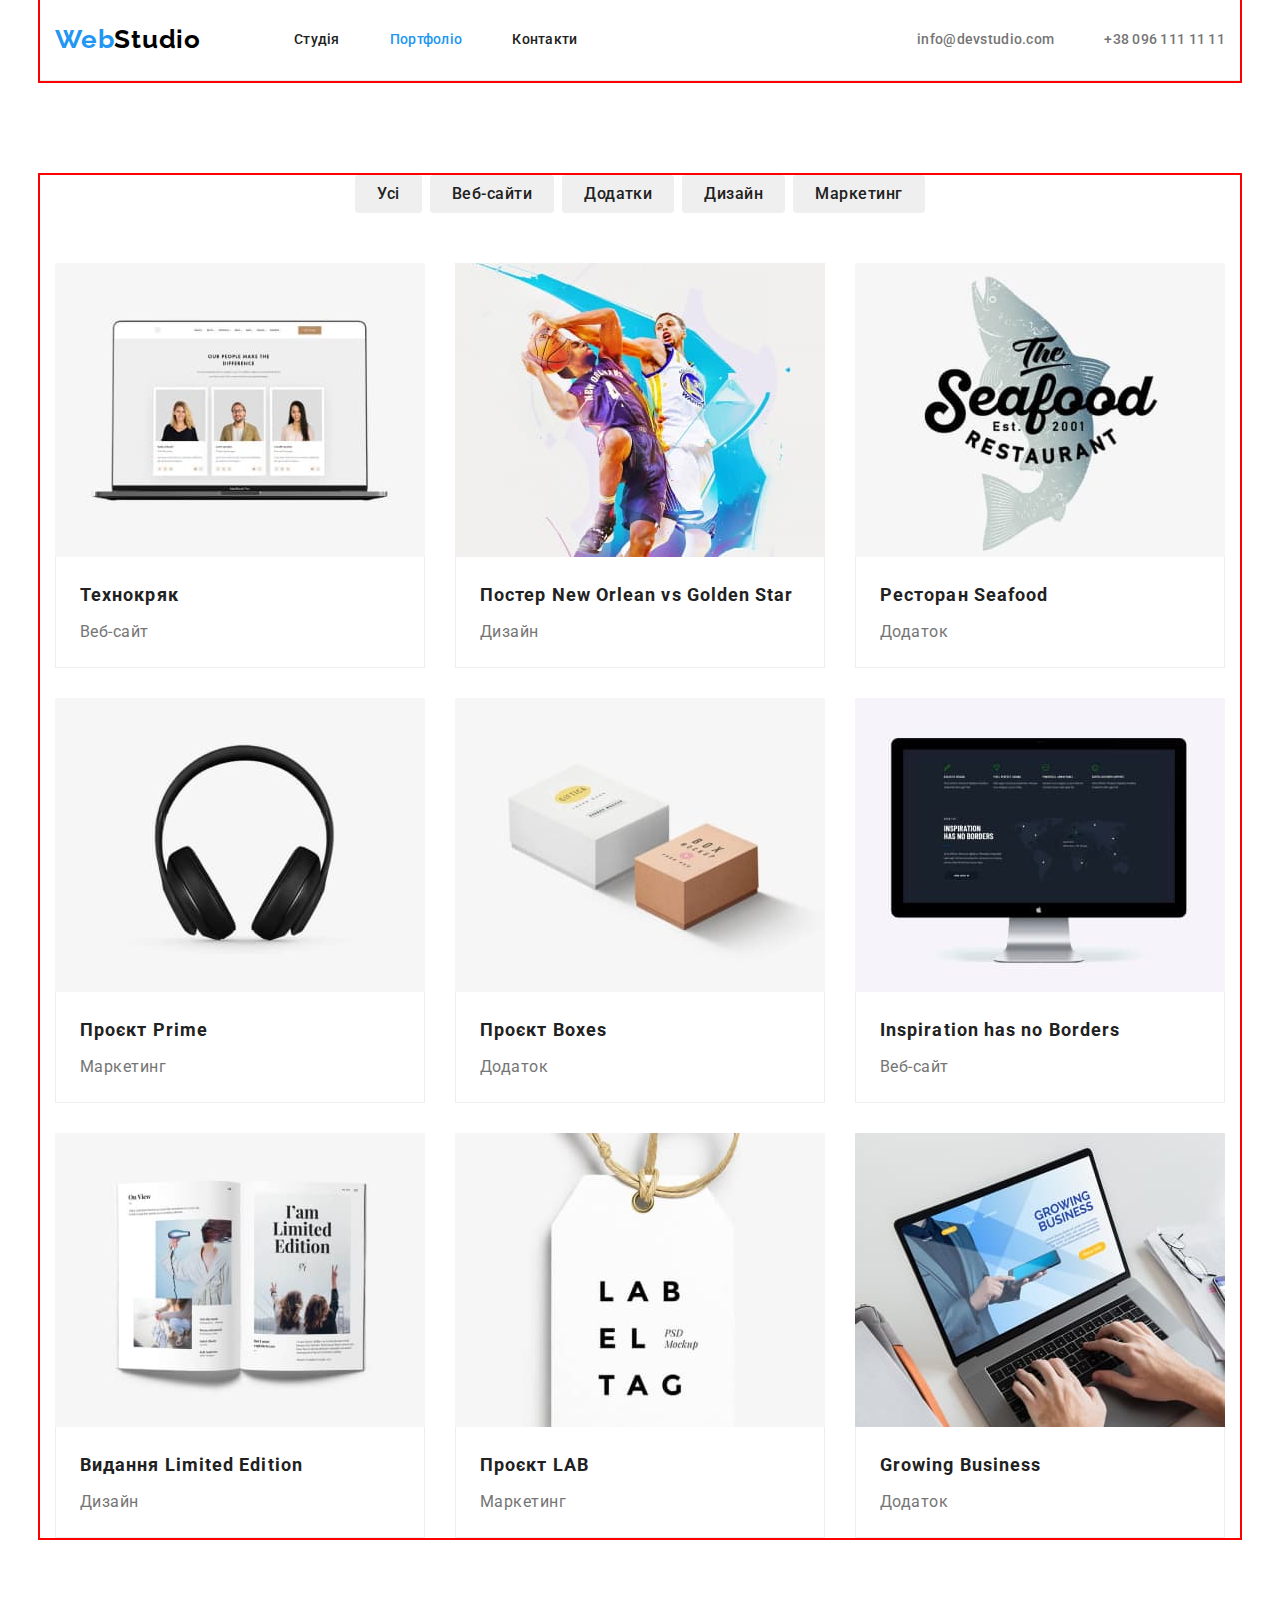
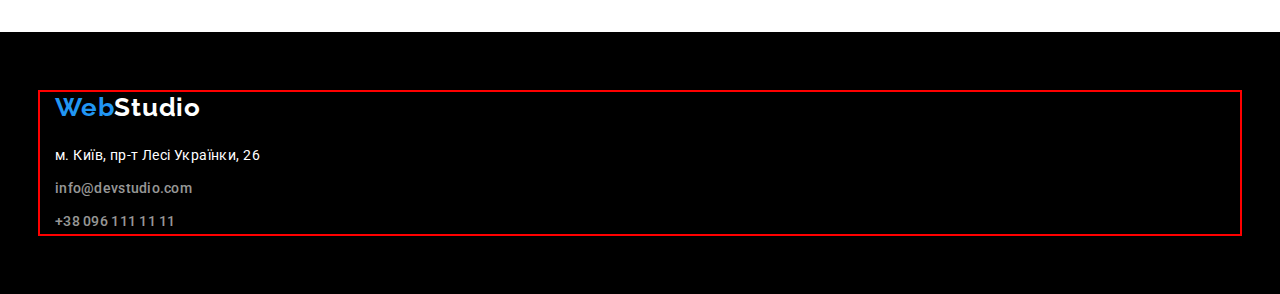
==== portfolio.html @ 06baa95e "copy" ====
<!DOCTYPE html>
<html lang="uk">
  <head>
    <meta charset="UTF-8" />
    <meta http-equiv="X-UA-Compatible" content="IE=edge" />
    <meta name="viewport" content="width=device-width, initial-scale=1.0" />
    <title>Web Studio</title>
    <link
      rel="stylesheet"
      href="https://cdnjs.cloudflare.com/ajax/libs/modern-normalize/1.1.0/modern-normalize.css"
      integrity="sha512-Y0MM+V6ymRKN2zStTqzQ227DWhhp4Mzdo6gnlRnuaNCbc+YN/ZH0sBCLTM4M0oSy9c9VKiCvd4Jk44aCLrNS5Q=="
      crossorigin="anonymous"
      referrerpolicy="no-referrer"
    />
    <link rel="stylesheet" href="./css/styles.css" />
    <link
      href="https://fonts.googleapis.com/css2?family=Raleway:wght@700&family=Roboto:wght@400;500;700;900&display=swap"
      rel="stylesheet"
    />
  </head>
  <body>
    <header class="header-page">
      <div class="container header-container">        
      <nav class="navigation">
        <a href="./index.html" class="logo link">
          <span  class="logo-web">Web</span>Studio
        </a>
        <ul class="list-nav list">
          <li>
            <a class="item-nav  link" href="./index.html">Студія</a>
          </li>
          <li>
            <a class="item-nav current link" href="./portfolio.html">Портфоліо</a>
          </li>
          <li><a class="item-nav link" href="">Контакти</a></li>
        </ul>
      </nav>

      <ul class="list-info list">
        <li>
          <a class="item-info link" href="mailto:info@devstudio.com">
            info@devstudio.com
          </a>
        </li>
        <li>
          <a class="item-info link" href="tel:+380961111111">
            +38 096 111 11 11
          </a>
        </li>
      </ul>
      </div>

    <main>
        <section class="section">
          <div class="container">
            <h1 class="visually-hidden"> Портфоліо</h1>
            <ul class="portfolio-items-nav list">
                <li class="portfolio-list"><button class="portfolio-btn btn" type="button">Усі</button></li>
                <li class="portfolio-list"><button class="portfolio-btn btn" type="button">Веб-сайти</button></li>
                <li class="portfolio-list"><button class="portfolio-btn btn" type="button">Додатки</button></li>
                <li class="portfolio-list"><button class="portfolio-btn btn" type="button">Дизайн</button></li>
                <li class="portfolio-list"><button class="portfolio-btn btn" type="button">Маркетинг</button></li>
            </ul>
            <ul class="portfolio-items list">
                <li class="portfolio-item">
                    <a class="link"  href="#"> <img src="./images/site1.jpg" alt="Приклад сайту" width="370" height="294">
                      <div class="example">
                    <h2 class="portfolio-subtitle"> Технокряк </h2>
                    <p class="portfolio-text"> Веб-сайт </p>
                  </div>
                  </a>
                </li>
                <li class="portfolio-item">
                    <a class="link"  href="#"> <img src="./images/design1.jpg" alt="Приклад дизайну" width="370" height="294">
                      <div class="example">
                    <h2 class="portfolio-subtitle"> Постер New Orlean vs Golden Star </h2>
                    <p class="portfolio-text"> Дизайн </p>
                 </div>
                 </a>
                </li>
                <li class="portfolio-item">
                    <a class="link" href="#"> <img src="./images/app1.jpg" alt="Приклад додатку" width="370" height="294">
                      <div class="example">
                    <h2 class="portfolio-subtitle"> Ресторан Seafood </h2>
                    <p class="portfolio-text"> Додаток </p>
                  </div>
                </a>
                </li>
                <li class="portfolio-item">
                    <a class="link" href="#"> <img src="./images/marketing1.jpg" alt="Приклад маркетингу" width="370" height="294">
                      <div class="example">
                      <h2 class="portfolio-subtitle"> Проєкт Prime </h2>
                    <p class="portfolio-text"> Маркетинг </p>
                  </div>
                  </a>
                </li>
                <li class="portfolio-item">
                    <a class="link" href="#"> <img src="./images/app2.jpg" alt="Приклад додатку" width="370" height="294">
                      <div class="example">
                      <h2 class="portfolio-subtitle"> Проєкт Boxes </h2>
                    <p class="portfolio-text"> Додаток </p>
                  </div>
                  </a>
                </li>
                <li class="portfolio-item">
                    <a class="link" href="#"> <img src="./images/site2.jpg" alt="Приклад сайту" width="370" height="294">
                      <div class="example">
                      <h2 class="portfolio-subtitle"> Inspiration has no Borders </h2>
                    <p class="portfolio-text">  Веб-сайт </p>
                  </div>
                  </a>
                </li>
                <li class="portfolio-item">
                    <a class="link" href="#"> <img src="./images/design2.jpg" alt="Приклад дизайну" width="370" height="294">
                      <div class="example">
                      <h2 class="portfolio-subtitle"> Видання Limited Edition </h2>
                    <p class="portfolio-text"> Дизайн </p>
                  </div>
                  </a>
                </li>
                <li class="portfolio-item">
                    <a class="link" href="#"> <img src="./images/marketing2.jpg" alt="Приклад маркетингу" width="370" height="294">
                      <div class="example">
                      <h2 class="portfolio-subtitle"> Проєкт LAB </h2>
                    <p class="portfolio-text"> Маркетинг </p>
                  </div>
                  </a>
                </li>
                <li class="portfolio-item">
                    <a class="link" href="#"> <img src="./images/app3.jpg" alt="Приклад додатку" width="370" height="294">
                      <div class="example">
                      <h2 class="portfolio-subtitle"> Growing Business </h2>
                    <p class="portfolio-text"> Додаток </p>
                  </div>
                  </a>
                </li>
            </ul>
          </div>
        </section>
    </main>

    <footer class="footer-page">
      <div class="container footer-container">
        <div class="all-logo">
      <a href="./index.html" class="logo link">
        <span class="logo-web">Web</span>Studio
      </a>
    </div>
      <address class="footer-address">м. Київ, пр-т Лесі Українки, 26</address>
      
        <ul class="list ">
          <li class="footer-list">
            <a class="item-info mail link" href="mailto:info@devstudio.com">
              info@devstudio.com
            </a>
          </li>
          <li>
            <a class="item-info tel link" href="tel:+380961111111">
              +38 096 111 11 11
            </a>
          </li>
        </ul>
      </address>
    </div>
    </footer>
  </body>
</html>
---- css/styles.css ----
:root {

    --primary-background-color: #FFFFFF;
    --hero-background-color: #2F303A;
    --section-backgroud-color: #F5F4FA; 
    --footer-background-color:  #000000;
    --title-text-color: #212121;
    --hero-title-color:  #FFFFFF;
    --subtitle-text-color: #212121;
    --text-color:  #757575;
    --accent-color:  #2196F3;
    --btn-background-color: #2196F3;
    --btn-text-color: #212121;
    --btn-text-color-active:  #FFFFFF;
    --btn-background-active: #188CE8; 
    --logo-text: #000000; 
}

body {
    color:var(--title-text-color);
    font-family: Roboto, sans-serif;
    background-color: var(--primary-background-color);
}

h1,
h2,
h3,
h4,
h5,
h6,
p {
  margin: 0;
}

ul {
    list-style: none;
    margin: 0;
    padding: 0;
  }

  img {
    display: block;
  }

.link  {
    text-decoration: none;
}

.list {
    list-style: none;
}

.btn {
    font-family: inherit;
    cursor: pointer;
    border: none;
}

.container {
    width: 1200px;
    padding-left: 15px;
    padding-right: 15px;
    margin: 0 auto;
    outline: 2px solid red;
  }

  .title {
    font-size: 36px;
    line-height: 1.17;
    text-align: center;
    letter-spacing: 0.03em;
    color: var(--title-text-color);
    margin: 0 auto 50px;
   }
  

/* ----------- ШАПКА-----------*/
.header-container {
    display:flex;
    align-items: center;
    border-bottom: 1px solid #ECECEC;
    padding-top: 24px;
    padding-bottom: 25px;
}

.logo {
    font-family: 'Raleway';
    font-weight: 700;
    font-size: 26px;
    line-height: 1.19;
    letter-spacing: 0.03em;
    color: var(--logo-text);
    margin-right: 93px;
}

.logo-web {
    color: var(--accent-color);
}
.navigation {
    margin-right: auto;
    display:flex;
    align-items: center;
}
.list-nav  {
    display: flex;
    gap: 50px;
    margin: 0;
}
.list-info {
    display: flex;
    gap: 50px;
}

.item-nav {
    font-weight: 500;
    font-size: 14px;
    line-height: 1.14;
    letter-spacing: 0.02em;
    color: var(--subtitle-text-color);
    
}

.item-nav:hover,
.item-nav:focus {
    color: var(--accent-color); 
}

.item-nav.current {
    color: var(--accent-color);
} 

.item-info {
    font-weight: 500;
    font-size: 14px;
    line-height: 1.14;
    letter-spacing: 0.02em;
    color: var(--text-color);
}

.item-info:hover,
.item-info:focus {
    color: var(--accent-color);
}

/* ГЕРОЙ */


.hero {
    background-color: var(--hero-background-color);
    padding-top: 200px;
    padding-bottom: 200px;
}

.hero-title {
    font-weight: 900;
    font-size: 44px;
    line-height: 1.36;
    text-align: center;
    letter-spacing: 0.06em;
    text-transform: uppercase;
    color: var(--hero-title-color);
    margin-bottom: 30px;

}

.hero-btn {
    font-weight: 700;
    font-size: 16px;
    line-height: 1.88;
    display: flex;
    align-items: center;
    text-align: center;
    letter-spacing: 0.06em;
    color: var(--btn-text-color-active) ;
    background-color: var(--btn-background-color);
    margin: 0 auto;
    min-width: 216px;
    box-shadow: 0px 4px 4px rgba(0, 0, 0, 0.15);
    border-radius: 4px;
    padding: 10px 32px;
    

}

.hero-btn:hover,
.hero-btn:focus {
    color: var(--hero-title-color);
    background: var(--btn-background-active);
}

/* ----------- НАШІ ОСОБЛИВОСТІ-----------*/
.section {
    padding-top: 94px;
    padding-bottom: 94px;
}
.visually-hidden {
    position: absolute;
    width: 1px;
    height: 1px;
    margin: -1px;
    border: 0;
    padding: 0;
    white-space: nowrap;
    clip-path: inset(100%);
    clip: rect(0 0 0 0);
    overflow: hidden;
  }
  
    .features.section {
        padding-bottom: 0;
    }

.features-list {
    display: flex;
    gap: 30px;
}
.features-subtitle {
    font-size: 14px;
    line-height: 1.14;
    letter-spacing: 0.03em;
    text-transform: uppercase;
    color: var(--subtitle-text-color);
    margin-bottom: 10px;
}
.features-item {
    flex-basis: calc((100% - 90px)/4)
}
.features-text {
    font-size: 14px;
    line-height: 1.71;
    letter-spacing: 0.03em;
    color: var(--text-color);
}

/* ----------- ЧИМ МИ ЗАЙМАЄМОСЬ-----------*/
.about-container {
    display: flex;
    flex-wrap: wrap;
    padding-top: 0 auto;
}

.about-list {
    display: flex;
    gap: 30px;
}
/* .about-title {
    font-size: 36px;
    line-height: 1.17;
    text-align: center;
    letter-spacing: 0.03em;
    color: var(--subtitle-text-color);
    margin: 0 auto;
    padding: 0 auto;
} */

/* ----------- НАША КОМАНДА-----------*/
.our-container {
    display: flex;
    flex-wrap: wrap;
    
}

.person {
    padding-top: 30px ;
    padding-bottom: 30px;

}
.our {
   background-color: var(--section-backgroud-color); 
}

.our-list .our-item {
    background-color: var(--primary-background-color);
}
 
.our-list {
    display: flex;
    gap: 30px;
}


/* .our-title {
    font-size: 36px;
    line-height: 1.17;
    text-align: center;
    letter-spacing: 0.03em;
    color: var(--title-text-color);
    margin: 0 auto;
} */

.our-item-name {
    font-weight: 500;
    font-size: 16px;
    line-height: 1.19;
    text-align: center;
    letter-spacing: 0.03em;
    color: var(--subtitle-text-color);
    margin-bottom: 10px;
}

.our-text {
    font-size: 16px;
    line-height: 1.19;
    text-align: center;
    letter-spacing: 0.03em;
    color: var(--text-color);
}

/* -----------ПІДВАЛ-----------*/
.footer-container {
    justify-content: flex-start;

 
} 

.footer-page {
    
    background-color: var(--footer-background-color);
    font-weight: 400;
    font-size: 14px;
    line-height: 1.71;
    letter-spacing: 0.03em;
    color: var(--hero-title-color);
    padding-top: 60px;
    padding-bottom: 60px;
}

.footer-page .logo {
    color: var(--hero-title-color);
}

.all-logo {

    margin-bottom: 20px;
}
.footer-page  .logo  {
    margin-right: 0;
}
 .mail, .tel {
    color: rgba(255, 255, 255, 0.6);
}
.footer-list:not(:last-child) {
    margin-bottom: 9px;
}

.footer-address {
	font-style: inherit;
    margin-bottom: 9px;
}

/* -----------ПОРТФОЛІО----------- */



.portfolio-items-nav {
    display: flex;
    margin-bottom: 50px;
    gap: 8px;
    justify-content: center;
}


.portfolio-items {
    display: flex;
    gap: 30px;
    flex-wrap: wrap;
}
.portfolio-item {
    flex-basis: calc((100% - 60px)/3);
    /* border-bottom: 1px solid #EEEEEE; */
    text-decoration: none;
}

.portfolio-btn {
    /* min-width: 125px; */
    font-weight: 500;
    font-size: 16px;
    line-height: 1.62;
    text-align: center;
    letter-spacing: 0.03em;
    color: var(--title-text-color);
    border-radius: 4px;
    padding: 6px 22px;
}

.portfolio-btn:hover,
.portfolio-btn:focus {
    color: var(--btn-text-color-active);
    background-color: #2196F3;

}

.portfolio-subtitle {
    font-size: 18px;
    line-height: 2;
    letter-spacing: 0.06em;
    color: var(--subtitle-text-color);
    margin-bottom: 4px;
}

.portfolio-text {
    font-size: 16px;
    line-height: 1.88;
    letter-spacing: 0.03em;
    color: var(--text-color);
}

.example {
    padding: 20px 24px;
    /* border-right:1px solid #EEEEEE; 
    border-bottom: 1px solid #EEEEEE;
    border-left: 1px solid #EEEEEE; */
    border: 1px  solid #EEEEEE;
    border-top: 0;
}
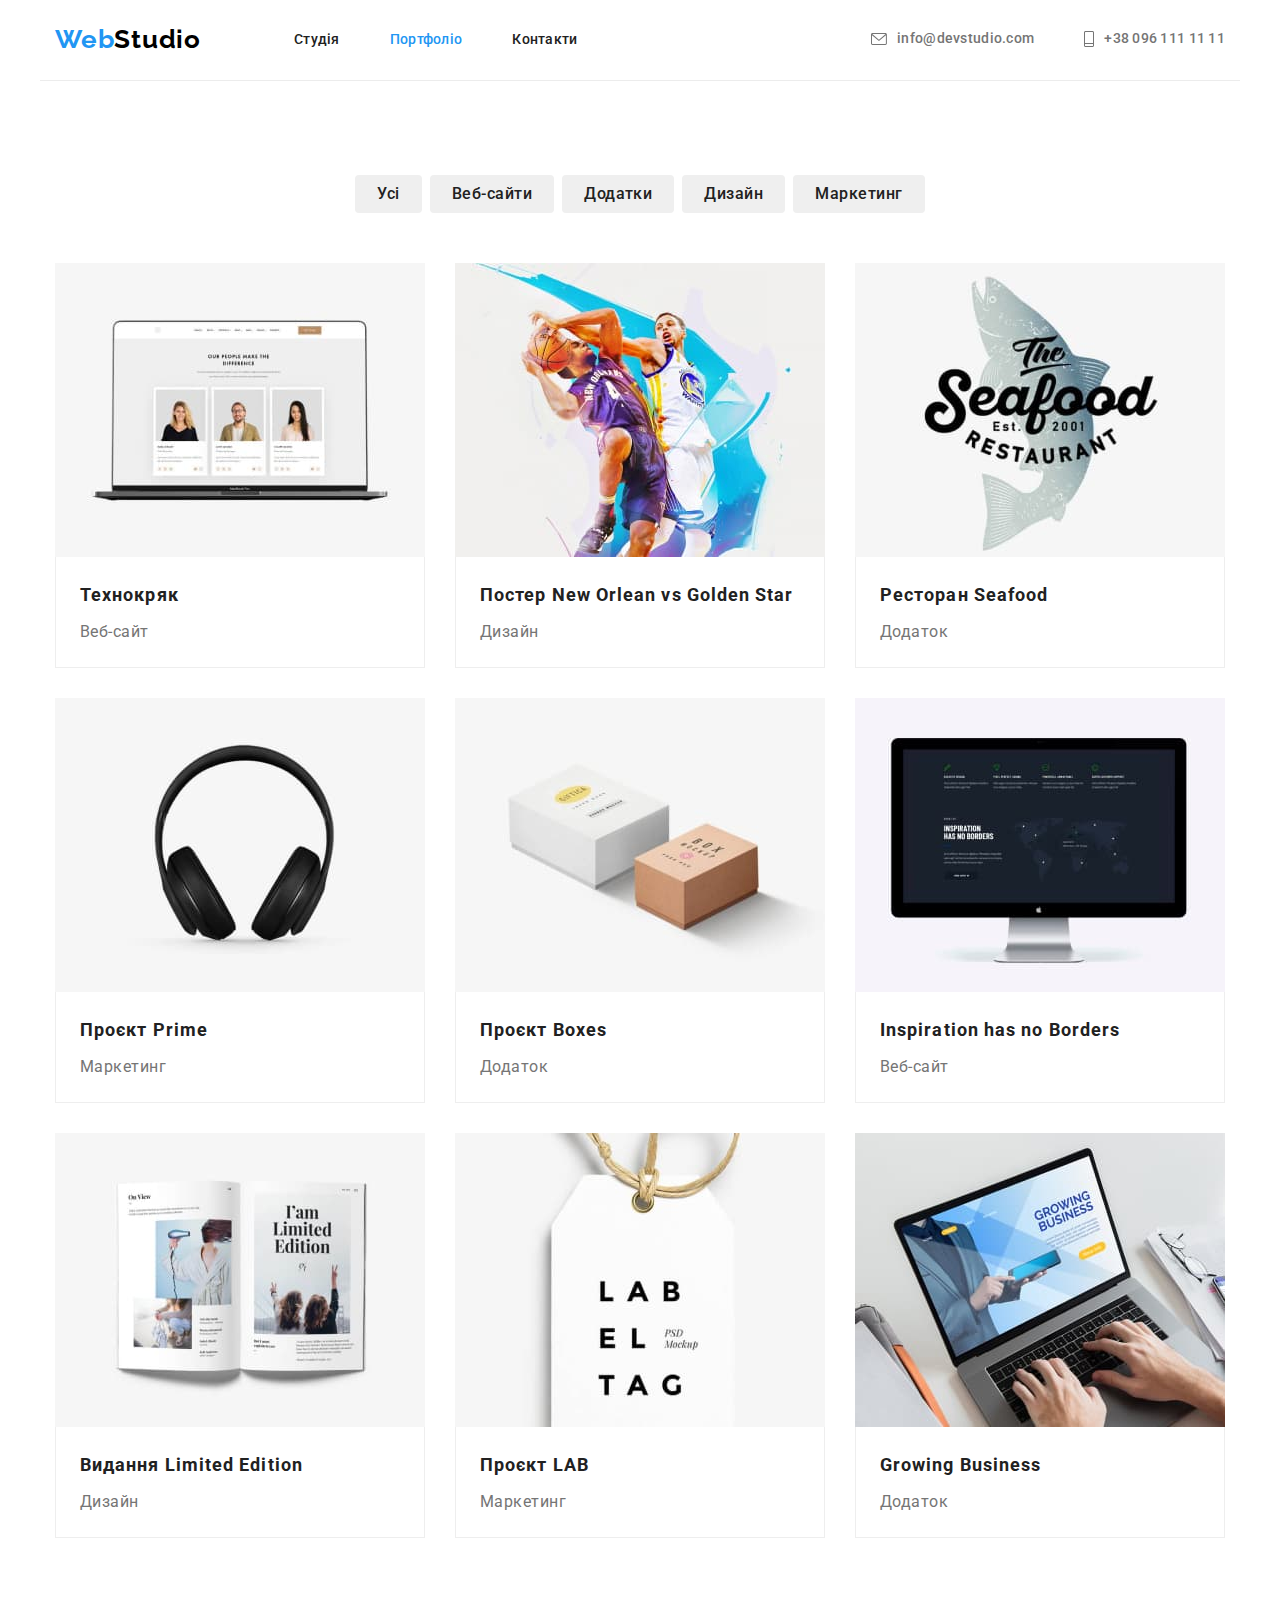
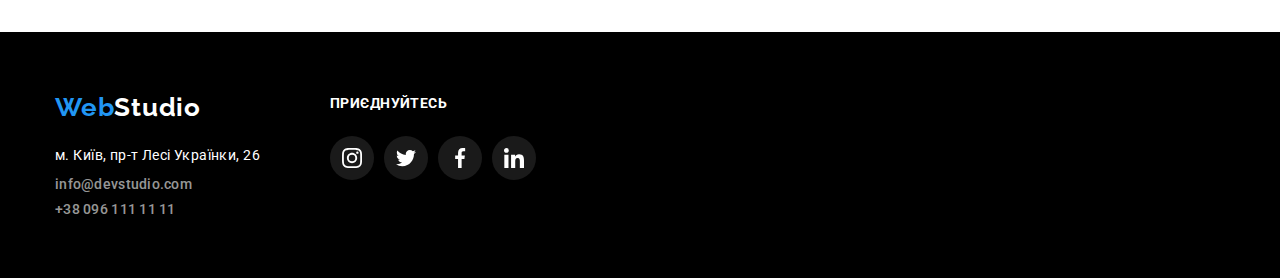
==== commit 69f85608: "Fix 1.0" ====
--- a/portfolio.html
+++ b/portfolio.html
@@ -38,17 +38,24 @@
 
       <ul class="list-info list">
         <li>
-          <a class="item-info link" href="mailto:info@devstudio.com">
-            info@devstudio.com
+          <a class="item-info link" href="mailto:info@devstudio.com">        
+            <svg class="icon-header"  width="16" height="12">
+              <use href="./images/icons.svg#icon-envelope"></use>
+            </svg>
+            info@devstudio.com        
           </a>
         </li>
         <li>
           <a class="item-info link" href="tel:+380961111111">
+            <svg class="icon-header"  width="10" height="16">
+              <use href="./images/icons.svg#icon-phone"></use>
+            </svg>
             +38 096 111 11 11
           </a>
         </li>
       </ul>
       </div>
+    </header>
 
     <main>
         <section class="section">
@@ -141,27 +148,61 @@
 
     <footer class="footer-page">
       <div class="container footer-container">
+        <div class="address-div">
         <div class="all-logo">
       <a href="./index.html" class="logo link">
         <span class="logo-web">Web</span>Studio
       </a>
     </div>
       <address class="footer-address">м. Київ, пр-т Лесі Українки, 26</address>
-      
         <ul class="list ">
           <li class="footer-list">
             <a class="item-info mail link" href="mailto:info@devstudio.com">
               info@devstudio.com
             </a>
           </li>
-          <li>
+          <li class="footer-list">
             <a class="item-info tel link" href="tel:+380961111111">
               +38 096 111 11 11
             </a>
           </li>
         </ul>
-      </address>
-    </div>
-    </footer>
+    </div>
+      <div class="footer-soc">    
+      <span class="footer-title">ПРИЄДНУЙТЕСЬ</span>
+      <ul class="footer-soc-list">
+        <li class="footer-soc-item">
+          <a class="soc-link" href="#">
+          <svg class="soc-svg" width="20" height="20">
+            <use href="./images/icons.svg#icon-instagram"></use>
+          </svg>
+        </a>
+        </li>
+        <li class="footer-soc-item">
+          <a class="soc-link" href="#">
+          <svg class="soc-svg" width="20" height="20">
+            <use href="./images/icons.svg#icon-twitter"></use>
+          </svg>
+        </a>
+        </li>
+        <li class="footer-soc-item">
+          <a class="soc-link" href="#">
+          <svg class="soc-svg" width="20" height="20">
+            <use href="./images/icons.svg#icon-facebook"></use>
+          </svg>
+        </a>
+        </li>
+        <li class="footer-soc-item">
+          <a class="soc-link" href="#">
+          <svg class="soc-svg" width="20" height="20">
+            <use href="./images/icons.svg#icon-linkedin"></use>
+          </svg>
+        </a>
+        </li>
+      </ul>
+    </div>
+    </div>
+
+    </footer> 
   </body>
 </html>--- a/css/styles.css
+++ b/css/styles.css
@@ -14,6 +14,8 @@
     --btn-text-color-active:  #FFFFFF;
     --btn-background-active: #188CE8; 
     --logo-text: #000000; 
+    --svg-color: #FFFFFF;
+    --svg-second-color: #AFB1B8; 
 }
 
 body {
@@ -61,7 +63,7 @@
     padding-left: 15px;
     padding-right: 15px;
     margin: 0 auto;
-    outline: 2px solid red;
+    /* outline: 2px solid red; */
   }
 
   .title {
@@ -96,16 +98,19 @@
 .logo-web {
     color: var(--accent-color);
 }
+
 .navigation {
     margin-right: auto;
     display:flex;
     align-items: center;
 }
+
 .list-nav  {
     display: flex;
     gap: 50px;
     margin: 0;
 }
+
 .list-info {
     display: flex;
     gap: 50px;
@@ -120,6 +125,11 @@
     
 }
 
+.icon-header {
+    margin-right: 10px;
+    fill: currentColor;
+}
+
 .item-nav:hover,
 .item-nav:focus {
     color: var(--accent-color); 
@@ -130,6 +140,8 @@
 } 
 
 .item-info {
+    display: flex;
+    align-items: center;
     font-weight: 500;
     font-size: 14px;
     line-height: 1.14;
@@ -144,12 +156,17 @@
 
 /* ГЕРОЙ */
 
-
 .hero {
-    background-color: var(--hero-background-color);
     padding-top: 200px;
     padding-bottom: 200px;
-}
+    background-image:
+    linear-gradient(rgba(47, 48, 58, 0.4),
+     rgba(47, 48, 58, 0.4)), 
+    url(../images/background.jpg);
+    background-repeat: no-repeat;
+    background-position: center;    
+}
+
 
 .hero-title {
     font-weight: 900;
@@ -178,8 +195,7 @@
     box-shadow: 0px 4px 4px rgba(0, 0, 0, 0.15);
     border-radius: 4px;
     padding: 10px 32px;
-    
-
+  
 }
 
 .hero-btn:hover,
@@ -193,6 +209,8 @@
     padding-top: 94px;
     padding-bottom: 94px;
 }
+
+
 .visually-hidden {
     position: absolute;
     width: 1px;
@@ -206,14 +224,15 @@
     overflow: hidden;
   }
   
-    .features.section {
-        padding-bottom: 0;
-    }
+.features.section {
+     padding-bottom: 0;
+}
 
 .features-list {
     display: flex;
     gap: 30px;
 }
+
 .features-subtitle {
     font-size: 14px;
     line-height: 1.14;
@@ -222,9 +241,11 @@
     color: var(--subtitle-text-color);
     margin-bottom: 10px;
 }
+
 .features-item {
     flex-basis: calc((100% - 90px)/4)
 }
+
 .features-text {
     font-size: 14px;
     line-height: 1.71;
@@ -232,6 +253,24 @@
     color: var(--text-color);
 }
 
+.features-svg {
+    display: flex;
+    gap: 30px;
+}
+
+.features-icons {
+    display: flex;
+    width: 270px;
+    height: 120px;
+    background-color: #F5F4FA;
+    gap: 30px;
+    align-items: center;
+    justify-content: center;
+    margin-bottom: 30px;
+}
+
+
+
 /* ----------- ЧИМ МИ ЗАЙМАЄМОСЬ-----------*/
 .about-container {
     display: flex;
@@ -243,28 +282,19 @@
     display: flex;
     gap: 30px;
 }
-/* .about-title {
-    font-size: 36px;
-    line-height: 1.17;
-    text-align: center;
-    letter-spacing: 0.03em;
-    color: var(--subtitle-text-color);
-    margin: 0 auto;
-    padding: 0 auto;
-} */
+
 
 /* ----------- НАША КОМАНДА-----------*/
 .our-container {
     display: flex;
-    flex-wrap: wrap;
-    
+    flex-wrap: wrap;   
 }
 
 .person {
     padding-top: 30px ;
-    padding-bottom: 30px;
-
-}
+    padding-bottom: 16px;
+}
+
 .our {
    background-color: var(--section-backgroud-color); 
 }
@@ -278,15 +308,11 @@
     gap: 30px;
 }
 
-
-/* .our-title {
-    font-size: 36px;
-    line-height: 1.17;
-    text-align: center;
-    letter-spacing: 0.03em;
-    color: var(--title-text-color);
-    margin: 0 auto;
-} */
+ .our-item {
+    box-shadow: 0px 1px 3px rgba(0, 0, 0, 0.12), 0px 1px 1px rgba(0, 0, 0, 0.14), 0px 2px 1px rgba(0, 0, 0, 0.2);
+    border-radius: 0px 0px 4px 4px;
+ }
+
 
 .our-item-name {
     font-weight: 500;
@@ -306,11 +332,89 @@
     color: var(--text-color);
 }
 
+.soc-svg {
+    fill: var(--svg-second-color);
+}
+
+.soc-item {
+    width: 44px;
+    height: 44px;  
+}
+
+.soc-list {
+    display: flex; 
+    justify-content: center;
+    gap: 10px;
+    padding-bottom: 30px;
+    
+ }
+
+.soc-link {
+    width: 100%;
+    height: 100%;
+    display: flex;
+    border-radius: 24px;
+    align-items: center;
+    justify-content: center;
+    
+}
+
+.soc-svg:hover,
+.soc-svg:focus {
+    fill: var(--svg-color);
+}
+
+.soc-link:hover,
+.soc-link:focus {
+    background-color: var(--accent-color);
+}
+
+.soc-link:hover .soc-svg {
+    fill: var(--svg-color); 
+}
+
+
+/* ------НАШІ КЛІЄНТИ------- */
+
+.client-list {
+    display: flex;
+    align-items: center;
+    justify-content: center;
+    gap: 30px;
+    margin-top: 50px;
+}
+
+.client-svg {
+    fill: var(--svg-second-color);
+}
+
+.client-svg:hover {
+    fill: var(--accent-color);
+}
+
+.client-link {
+    width: 170px;
+    height: 92px;
+    border: 1px solid #AFB1B8;
+    border-radius: 4px;
+    display: flex;
+    align-items: center;
+    justify-content: center;
+}
+
+.client-link:hover  .client-svg {
+    fill: var(--accent-color);
+}
+
+.client-link:hover,
+.client-link:focus {
+    border: 1px solid #2196F3; 
+}
+
 /* -----------ПІДВАЛ-----------*/
 .footer-container {
-    justify-content: flex-start;
-
- 
+    display: flex;
+    gap: 70px;
 } 
 
 .footer-page {
@@ -330,7 +434,6 @@
 }
 
 .all-logo {
-
     margin-bottom: 20px;
 }
 .footer-page  .logo  {
@@ -348,9 +451,48 @@
     margin-bottom: 9px;
 }
 
+
+/* -----FOOTER SOCIAL LINK-------- */
+
+.footer-title {
+    font-weight: 700;
+    font-size: 14px;
+    line-height: 16px;
+    letter-spacing: 0.03em;
+    color: #FFFFFF;
+}
+
+.footer-soc-item {
+    width: 44px;
+    height: 44px;  
+    background: rgba(255, 255, 255, 0.1);
+    border-radius: 24px;
+}
+.soc-link {
+    width: 100%;
+    height: 100%;
+}
+
+.footer-soc {
+    width: 206px;
+    height: 80px;
+    display: block;
+    align-items: baseline;
+    box-sizing: border-box;
+   
+}
+ .footer-soc-list {
+    display: flex;
+    gap: 10px;
+    margin-top: 20px;
+ }
+
+ .footer-soc-item .soc-svg {
+    fill: #FFFFFF;
+ }
+
+
 /* -----------ПОРТФОЛІО----------- */
-
-
 
 .portfolio-items-nav {
     display: flex;
@@ -358,7 +500,6 @@
     gap: 8px;
     justify-content: center;
 }
-
 
 .portfolio-items {
     display: flex;
@@ -386,8 +527,16 @@
 .portfolio-btn:hover,
 .portfolio-btn:focus {
     color: var(--btn-text-color-active);
-    background-color: #2196F3;
-
+    background-color: var(--accent-color);
+    box-shadow: 0px 3px 1px rgba(0, 0, 0, 0.1), 
+    0px 1px 2px rgba(0, 0, 0, 0.08), 
+    0px 2px 2px rgba(0, 0, 0, 0.12);
+}
+
+.portfolio-item:hover {
+    box-shadow: 0px 1px 1px rgba(0, 0, 0, 0.12), 
+    0px 4px 4px rgba(0, 0, 0, 0.06), 
+    1px 4px 6px rgba(0, 0, 0, 0.16);
 }
 
 .portfolio-subtitle {
@@ -407,9 +556,7 @@
 
 .example {
     padding: 20px 24px;
-    /* border-right:1px solid #EEEEEE; 
-    border-bottom: 1px solid #EEEEEE;
-    border-left: 1px solid #EEEEEE; */
     border: 1px  solid #EEEEEE;
     border-top: 0;
 }
+
